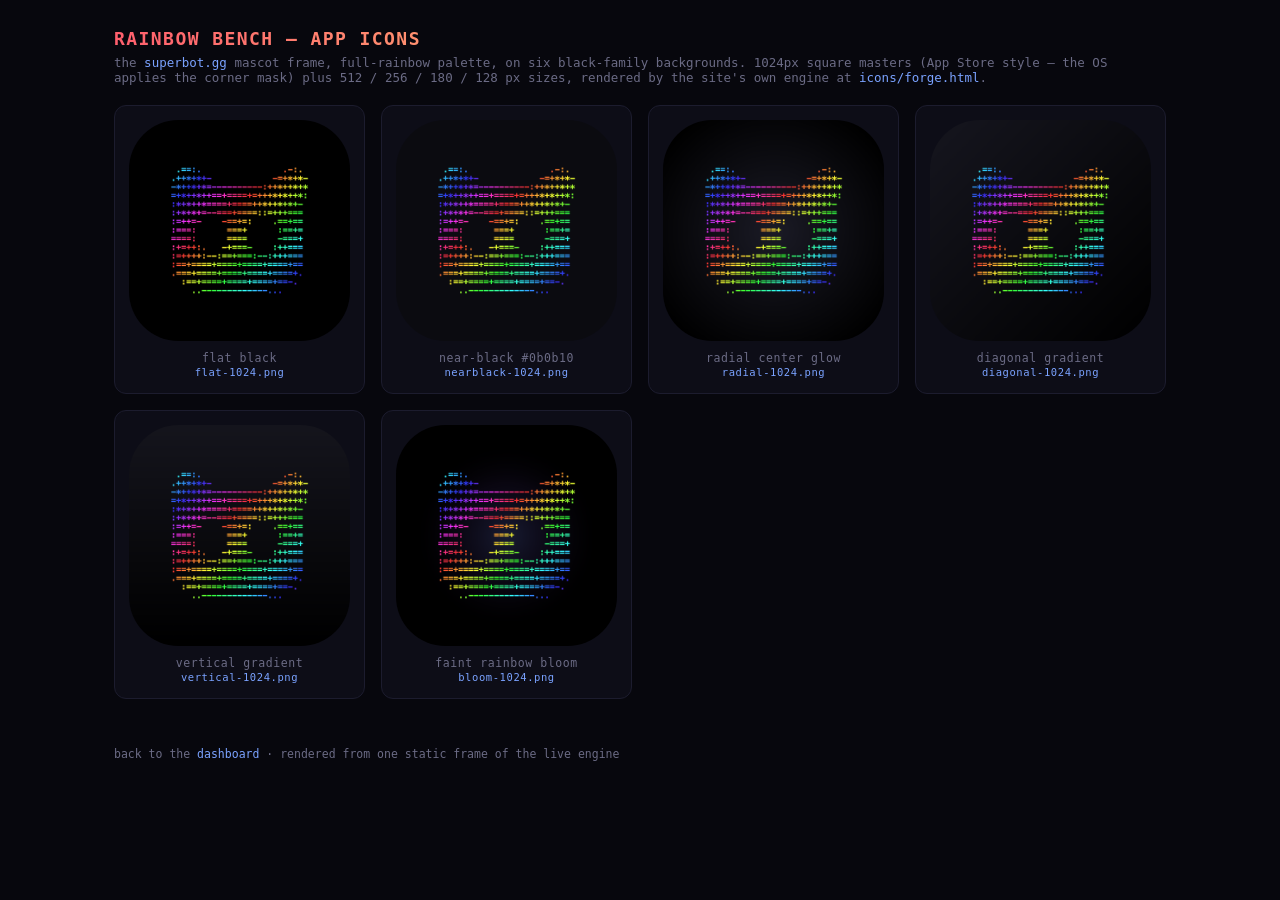
==== icons/index.html @ d53ec2e0 "app icons: 6 black-background variants of the full-rainbow mascot, 1024-128px" ====
<!doctype html>
<html lang="en">
<head>
  <meta charset="utf-8" />
  <meta name="viewport" content="width=device-width, initial-scale=1" />
  <title>rainbow bench — app icons</title>
  <link rel="stylesheet" href="../assets/style.css" />
  <style>
    .icon-grid {
      display: grid;
      grid-template-columns: repeat(auto-fill, minmax(240px, 1fr));
      gap: 16px;
    }
    .icon-tile {
      background: var(--panel);
      border: 1px solid var(--edge);
      border-radius: 12px;
      padding: 14px;
      text-align: center;
    }
    .icon-tile img {
      width: 100%;
      border-radius: 22.37%; /* iOS squircle preview mask — delivered PNGs are square masters */
      display: block;
    }
    .icon-tile p {
      margin: 10px 0 0;
      font-size: 11.5px;
      color: var(--dim);
      letter-spacing: 0.05em;
    }
    .icon-tile code { font-size: 10.5px; color: #7aa2ff; }
  </style>
</head>
<body>
  <header>
    <h1>RAINBOW BENCH — APP ICONS</h1>
    <p>
      the <a href="https://xdxdxd.dsh.sh/benchmarks">superbot.gg</a> mascot frame, full-rainbow palette, on six black-family
      backgrounds. 1024px square masters (App Store style — the OS applies the corner mask) plus
      512 / 256 / 180 / 128 px sizes, rendered by the site's own engine at
      <a href="./forge.html?bg=flat">icons/forge.html</a>.
    </p>
  </header>

  <main>
    <div class="icon-grid" id="icon-grid"></div>
  </main>

  <footer>
    back to the <a href="../">dashboard</a> · rendered from one static frame of the live engine
  </footer>

  <script type="module">
    const BGS = [
      ['flat', 'flat black'],
      ['nearblack', 'near-black #0b0b10'],
      ['radial', 'radial center glow'],
      ['diagonal', 'diagonal gradient'],
      ['vertical', 'vertical gradient'],
      ['bloom', 'faint rainbow bloom'],
    ];
    const grid = document.getElementById('icon-grid');
    for (const [id, label] of BGS) {
      const tile = document.createElement('div');
      tile.className = 'icon-tile';
      const img = document.createElement('img');
      img.src = `./${id}-1024.png`;
      img.alt = `app icon, ${label} background, rainbow ASCII mascot`;
      img.loading = 'lazy';
      const p = document.createElement('p');
      p.innerHTML = `${label}<br><code>${id}-1024.png</code>`;
      tile.append(img, p);
      grid.appendChild(tile);
    }
  </script>
</body>
</html>
---- assets/style.css ----
:root {
  --bg: #07070d;
  --panel: #0d0d17;
  --edge: #1c1c2e;
  --text: #c9c9de;
  --dim: #6b6b85;
  --mono: "JetBrains Mono", "SF Mono", ui-monospace, Menlo, Consolas, monospace;
}

* { box-sizing: border-box; }

body {
  margin: 0;
  background: var(--bg);
  color: var(--text);
  font-family: var(--mono);
  min-height: 100vh;
}

header {
  padding: 28px 24px 8px;
  max-width: 1100px;
  margin: 0 auto;
}

header h1 {
  margin: 0;
  font-size: 18px;
  font-weight: 600;
  letter-spacing: 0.08em;
  background: linear-gradient(90deg, #ff5f6d, #ffc371, #47e891, #4facfe, #b06ab3, #ff5f6d);
  background-size: 300% 100%;
  -webkit-background-clip: text;
  background-clip: text;
  color: transparent;
  animation: slide 8s linear infinite;
}

@keyframes slide {
  to { background-position: 300% 0; }
}

header p {
  margin: 6px 0 0;
  color: var(--dim);
  font-size: 12.5px;
}

header a { color: #7aa2ff; text-decoration: none; }
header a:hover { text-decoration: underline; }

main {
  max-width: 1100px;
  margin: 0 auto;
  padding: 12px 24px 48px;
}

/* ---------- hero ---------- */

.hero {
  display: grid;
  grid-template-columns: minmax(0, 1fr) 300px;
  gap: 20px;
  align-items: center;
  background: var(--panel);
  border: 1px solid var(--edge);
  border-radius: 14px;
  padding: 26px 28px;
  margin-top: 14px;
}

#hero-mascot {
  margin: 0;
  font-family: var(--mono);
  font-size: 17px;
  line-height: 1.02;
  white-space: pre;
  user-select: none;
  cursor: pointer;
}

.hero-side {
  display: flex;
  flex-direction: column;
  gap: 14px;
  min-width: 0;
}

#effect-name {
  margin: 0;
  font-size: 22px;
  font-weight: 700;
  letter-spacing: 0.04em;
}

#effect-blurb {
  margin: 0;
  color: var(--dim);
  font-size: 12.5px;
  min-height: 2.4em;
}

.chips {
  display: flex;
  flex-wrap: wrap;
  gap: 6px;
}

.chip {
  font: inherit;
  font-size: 11px;
  color: var(--text);
  background: #14142a;
  border: 1px solid var(--edge);
  border-radius: 999px;
  padding: 4px 10px;
  cursor: pointer;
}

.chip:hover { border-color: #3d3d66; }

.chip.active {
  color: #fff;
  border-color: transparent;
  background: linear-gradient(90deg, #ff5f6d, #ffc371, #47e891, #4facfe);
}

.controls {
  display: flex;
  align-items: center;
  gap: 8px;
  flex-wrap: wrap;
}

.btn {
  font: inherit;
  font-size: 12px;
  color: var(--text);
  background: #14142a;
  border: 1px solid var(--edge);
  border-radius: 8px;
  padding: 6px 12px;
  cursor: pointer;
}

.btn:hover { border-color: #3d3d66; }

.speed {
  display: flex;
  align-items: center;
  gap: 8px;
  font-size: 11.5px;
  color: var(--dim);
}

input[type="range"] { accent-color: #7aa2ff; width: 120px; }

.auto {
  display: flex;
  align-items: center;
  gap: 6px;
  font-size: 11.5px;
  color: var(--dim);
}

/* ---------- dashboard ---------- */

.section-title {
  margin: 34px 0 10px;
  font-size: 13px;
  font-weight: 600;
  letter-spacing: 0.14em;
  text-transform: uppercase;
  color: var(--dim);
}

#grid {
  display: grid;
  grid-template-columns: repeat(auto-fill, minmax(300px, 1fr));
  gap: 14px;
}

.tile {
  position: relative;
  font: inherit;
  text-align: left;
  background: var(--panel);
  border: 1px solid var(--edge);
  border-radius: 12px;
  padding: 18px 16px 34px;
  cursor: pointer;
  overflow: hidden;
  transition: border-color 0.15s;
}

.tile:hover { border-color: #4d4d80; }

.tile pre {
  margin: 0;
  font-family: var(--mono);
  font-size: 8.6px;
  line-height: 1.05;
  white-space: pre;
  user-select: none;
}

.tile-label {
  position: absolute;
  left: 16px;
  bottom: 10px;
  font-size: 11px;
  letter-spacing: 0.06em;
  color: var(--dim);
}

footer {
  max-width: 1100px;
  margin: 0 auto;
  padding: 0 24px 40px;
  color: var(--dim);
  font-size: 11.5px;
}

footer a { color: #7aa2ff; text-decoration: none; }
footer a:hover { text-decoration: underline; }

/* keep per-span color invalidations inside their own box; let the browser
   skip layout/paint of tiles that are scrolled away entirely */
.tile { content-visibility: auto; contain-intrinsic-size: auto 190px; }
.tile pre, #hero-mascot { contain: layout paint; }

@media (max-width: 860px) {
  .hero { grid-template-columns: 1fr; }
  #hero-mascot { font-size: 13px; }
  .tile pre { font-size: 8px; }
}
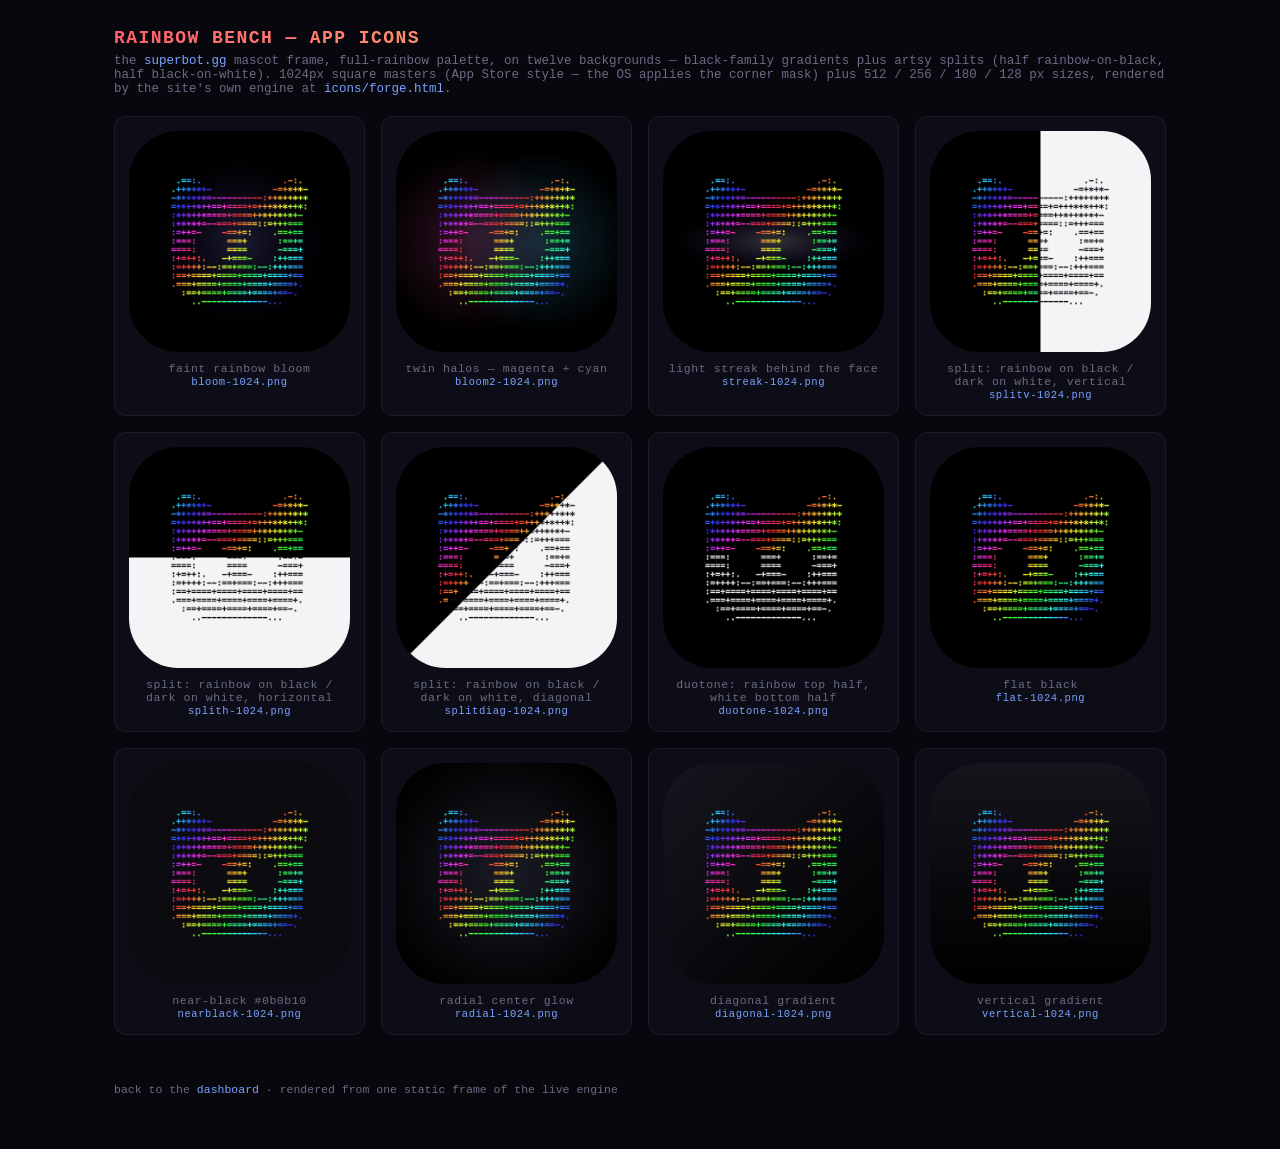
==== commit da7446a8: "icons: 6 artsy variants — twin-halo blooms, light streak, black/white splits, duotone" ====
--- a/icons/index.html
+++ b/icons/index.html
@@ -36,8 +36,9 @@
   <header>
     <h1>RAINBOW BENCH — APP ICONS</h1>
     <p>
-      the <a href="https://xdxdxd.dsh.sh/benchmarks">superbot.gg</a> mascot frame, full-rainbow palette, on six black-family
-      backgrounds. 1024px square masters (App Store style — the OS applies the corner mask) plus
+      the <a href="https://xdxdxd.dsh.sh/benchmarks">superbot.gg</a> mascot frame, full-rainbow palette, on twelve backgrounds —
+      black-family gradients plus artsy splits (half rainbow-on-black, half black-on-white).
+      1024px square masters (App Store style — the OS applies the corner mask) plus
       512 / 256 / 180 / 128 px sizes, rendered by the site's own engine at
       <a href="./forge.html?bg=flat">icons/forge.html</a>.
     </p>
@@ -53,12 +54,18 @@
 
   <script type="module">
     const BGS = [
+      ['bloom', 'faint rainbow bloom'],
+      ['bloom2', 'twin halos — magenta + cyan'],
+      ['streak', 'light streak behind the face'],
+      ['splitv', 'split: rainbow on black / dark on white, vertical'],
+      ['splith', 'split: rainbow on black / dark on white, horizontal'],
+      ['splitdiag', 'split: rainbow on black / dark on white, diagonal'],
+      ['duotone', 'duotone: rainbow top half, white bottom half'],
       ['flat', 'flat black'],
       ['nearblack', 'near-black #0b0b10'],
       ['radial', 'radial center glow'],
       ['diagonal', 'diagonal gradient'],
       ['vertical', 'vertical gradient'],
-      ['bloom', 'faint rainbow bloom'],
     ];
     const grid = document.getElementById('icon-grid');
     for (const [id, label] of BGS) {
@@ -67,7 +74,6 @@
       const img = document.createElement('img');
       img.src = `./${id}-1024.png`;
       img.alt = `app icon, ${label} background, rainbow ASCII mascot`;
-      img.loading = 'lazy';
       const p = document.createElement('p');
       p.innerHTML = `${label}<br><code>${id}-1024.png</code>`;
       tile.append(img, p);
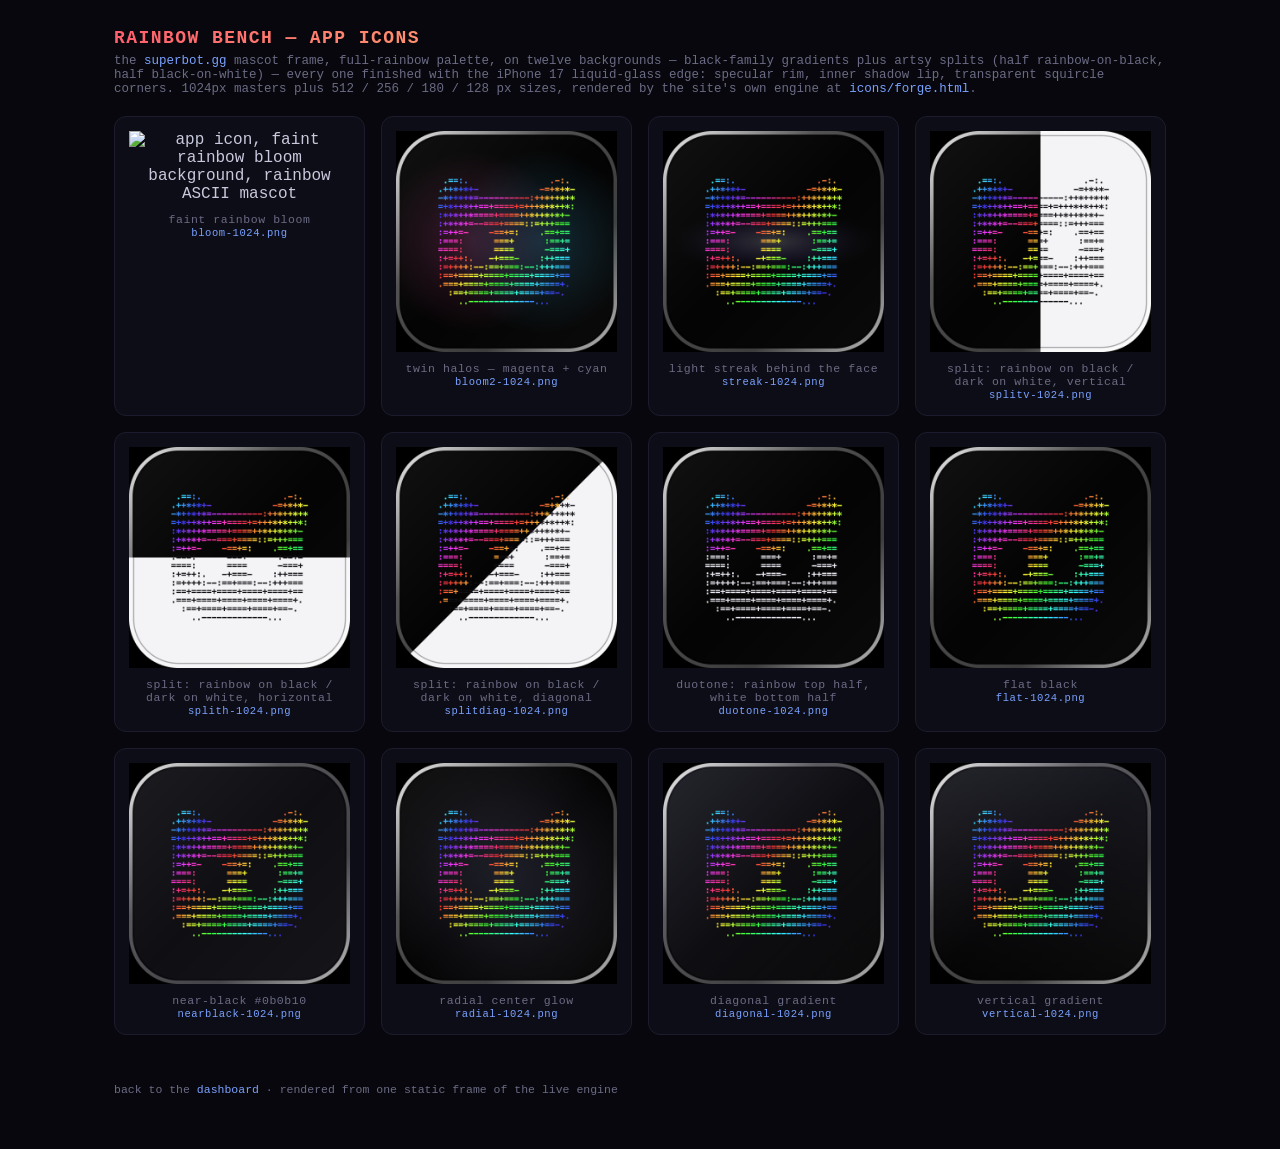
==== commit 74334bd0: "icons: iPhone 17 liquid-glass edge — specular rim, inner lip, transparent squircle corners" ====
--- a/icons/index.html
+++ b/icons/index.html
@@ -20,8 +20,7 @@
     }
     .icon-tile img {
       width: 100%;
-      border-radius: 22.37%; /* iOS squircle preview mask — delivered PNGs are square masters */
-      display: block;
+      display: block; /* squircle + liquid-glass rim are baked into the PNGs (transparent corners) */
     }
     .icon-tile p {
       margin: 10px 0 0;
@@ -37,9 +36,9 @@
     <h1>RAINBOW BENCH — APP ICONS</h1>
     <p>
       the <a href="https://xdxdxd.dsh.sh/benchmarks">superbot.gg</a> mascot frame, full-rainbow palette, on twelve backgrounds —
-      black-family gradients plus artsy splits (half rainbow-on-black, half black-on-white).
-      1024px square masters (App Store style — the OS applies the corner mask) plus
-      512 / 256 / 180 / 128 px sizes, rendered by the site's own engine at
+      black-family gradients plus artsy splits (half rainbow-on-black, half black-on-white) — every one
+      finished with the iPhone 17 liquid-glass edge: specular rim, inner shadow lip, transparent squircle
+      corners. 1024px masters plus 512 / 256 / 180 / 128 px sizes, rendered by the site's own engine at
       <a href="./forge.html?bg=flat">icons/forge.html</a>.
     </p>
   </header>
